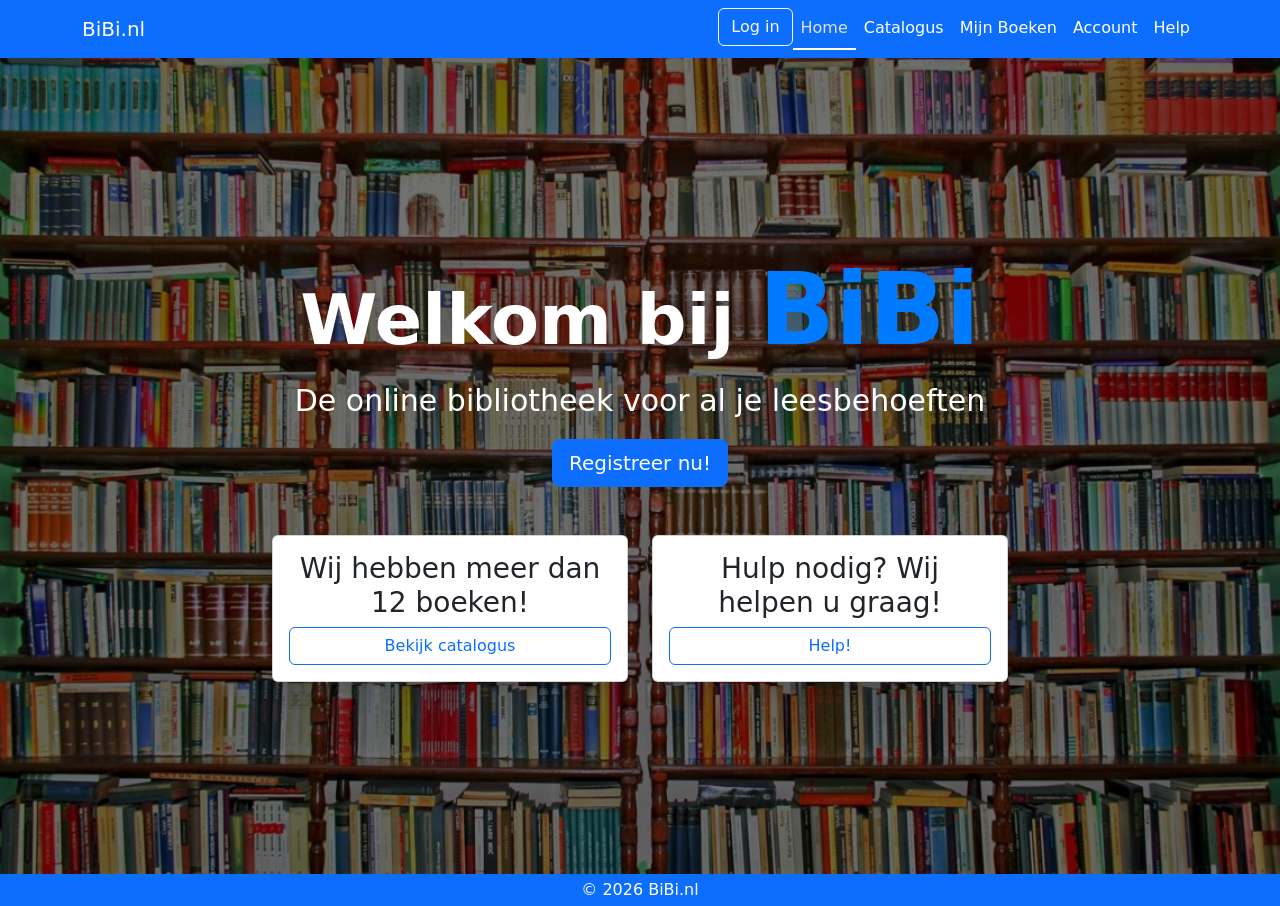
==== frontend/index.html @ c11c625f "backend toegevoegd en catalog.js aangepast" ====
<!DOCTYPE html>
<html lang="nl">
<head>
  <meta charset="UTF-8">
  <meta name="viewport" content="width=device-width, initial-scale=1.0">
  <title>BiBi.nl</title>
  <link href="https://cdn.jsdelivr.net/npm/bootstrap@5.3.8/dist/css/bootstrap.min.css" rel="stylesheet">
  <link rel="stylesheet" href="css/style.css">
</head>
<body>

<!-- Navbar -->
<nav class="navbar navbar-expand-lg navbar-dark bg-primary">
  <div class="container">
    <a class="navbar-brand" href="index.html">BiBi.nl</a>
    <button class="navbar-toggler" data-bs-toggle="collapse" data-bs-target="#menu">
      <span class="navbar-toggler-icon"></span>
    </button>
    <div class="collapse navbar-collapse" id="menu">
      <ul class="navbar-nav ms-auto">
        <li class="nav-item ms-3">
          <a href="#" class="btn btn-outline-light" data-bs-toggle="modal" data-bs-target="#loginModal">Log in</a>
        </li>
        <li class="nav-item"><a class="nav-link active" href="index.html">Home</a></li>
        <li class="nav-item"><a class="nav-link text-white" href="catalog.html">Catalogus</a></li>
        <li class="nav-item"><a class="nav-link text-white" href="mybooks.html">Mijn Boeken</a></li>
        <li class="nav-item"><a class="nav-link text-white" href="account.html">Account</a></li>
        <li class="nav-item"><a class="nav-link text-white" href="help.html">Help</a></li>
      </ul>
    </div>
  </div>
</nav>

<!-- Hero Section -->
<section class="hero text-center">
  <div class="container">
    <h1 class="display-2 fw-bold hero-title">Welkom bij <span class="highlight">BiBi</span></h1>
    <p class="lead hero-subtitle">De online bibliotheek voor al je leesbehoeften</p>
    <a href="register.html" class="btn btn-primary btn-lg mb-5">Registreer nu!</a>

    <div class="row justify-content-center g-4">
      <div class="col-md-4 d-flex">
        <div class="card p-3 shadow w-100">
          <h3>Wij hebben meer dan 12 boeken!</h3>
          <a href="catalog.html" class="btn btn-outline-primary w-100">Bekijk catalogus</a>
        </div>
      </div>
      <div class="col-md-4 d-flex">
        <div class="card p-3 shadow w-100">
          <h3>Hulp nodig? Wij helpen u graag!</h3>
          <a href="help.html" class="btn btn-outline-primary w-100">Help!</a>
        </div>
      </div>
    </div>
  </div>
</section>

<!-- Login Modal -->
<div class="modal fade" id="loginModal" tabindex="-1">
  <div class="modal-dialog">
    <div class="modal-content">
      <div class="modal-header">
        <h5 class="modal-title">Inloggen</h5>
        <button type="button" class="btn-close" data-bs-dismiss="modal"></button>
      </div>
      <div class="modal-body">
        <form>
          <div class="mb-3">
            <label class="form-label">Gebruikersnaam/E-mail</label>
            <input type="text" class="form-control">
          </div>
          <div class="mb-3">
            <label class="form-label">Wachtwoord</label>
            <input type="password" class="form-control">
          </div>
          <button type="submit" class="btn btn-primary w-100">Inloggen</button>
          <a href="register.html" class="register d-block text-center text-primary mt-3">Nog geen account? Klik hier!</a>
          <a href="lostpassword.html" class="register d-block text-center text-primary mt-3">Wachtwoord vergeten?</a>
        </form>
      </div>
    </div>
  </div>
</div>

<!-- Footer -->
<footer class="footer text-center p-1">
  <p class="mb-0">© 2026 BiBi.nl</p>
</footer>

<script src="https://cdn.jsdelivr.net/npm/bootstrap@5.3.8/dist/js/bootstrap.bundle.min.js"></script>
<script src="js/script.js"></script>
</body>
</html>
---- frontend/css/style.css ----
.hero {
  background-image: linear-gradient(rgba(0,0,0,0.55), rgba(0,0,0,0.55)),
    url("../images/boekenkast-home-achtergrond.jpeg");

  background-size: cover;
  background-position: center;
  background-repeat: no-repeat;

  height: 90.7vh;

  display: flex;
  justify-content: center;
  align-items: center;

  text-align: center;
  color: white;
}

.hero-title {
  font-size: 70px;
  font-weight: bold;
}
.highlight {
  font-size: 100px;
  color: #007bff; /* Bootstrap's primary blue color */
}
.hero-subtitle {
  font-size: 30px;
}
.footer {
  background-color: #0d6efd; /* Bootstrap blue */
  color: white;
}
.nav-link {
  transition: 0.3s ease;
  border-bottom: 2px solid transparent;
}

.nav-link:hover {
  border-bottom: 2px solid rgba(255,255,255,0.5);
}

.navbar-nav .nav-link.active {
  color: #e0e0e0;
  border-bottom: 2px solid white;
}


.log-in {
  text-decoration: none;
}

.log-in:hover {
  text-decoration: underline;
}
.register {
  text-decoration: none;
}

.register:hover {
  text-decoration: underline;
}

.catalog-container {
  max-height: 600px;   /* Scrollable area */
  overflow-y: auto;
  padding: 0 15px;
}

.book-card {
  border-radius: 12px;
  overflow: hidden;
  transition: transform 0.2s, box-shadow 0.2s;
  cursor: pointer;
  background-color: #f8f9fa;
}

.book-card:hover {
  transform: translateY(-5px);
  box-shadow: 0 8px 20px rgba(0,0,0,0.2);
}

.book-card img {
  width: 100%;
  height: 200px;
  object-fit: cover;
}

.book-card-body {
  padding: 15px;
}

.book-card-title {
  font-size: 1.2rem;
  font-weight: 600;
  margin-bottom: 5px;
}

.book-card-author {
  font-size: 0.9rem;
  color: #6c757d;
  margin-bottom: 10px;
}
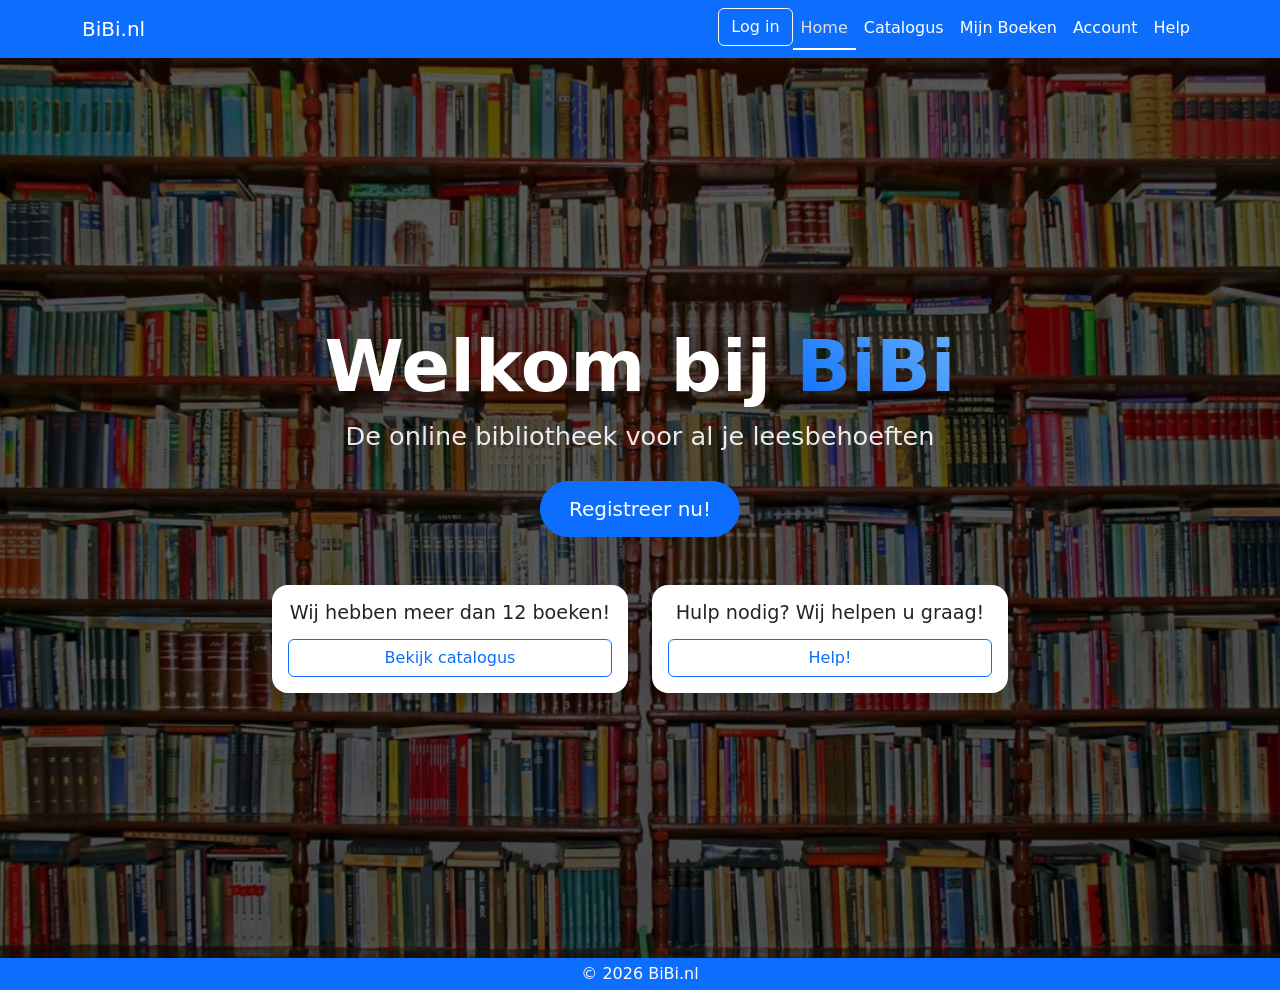
==== commit cdbea147: "removed unnecasarry file js.script" ====
--- a/frontend/index.html
+++ b/frontend/index.html
@@ -7,7 +7,7 @@
   <link href="https://cdn.jsdelivr.net/npm/bootstrap@5.3.8/dist/css/bootstrap.min.css" rel="stylesheet">
   <link rel="stylesheet" href="css/style.css">
 </head>
-<body>
+<body class="home-page">
 
 <!-- Navbar -->
 <nav class="navbar navbar-expand-lg navbar-dark bg-primary">
@@ -34,7 +34,7 @@
 <!-- Hero Section -->
 <section class="hero text-center">
   <div class="container">
-    <h1 class="display-2 fw-bold hero-title">Welkom bij <span class="highlight">BiBi</span></h1>
+    <h1 class="display-2 fw-bold hero-title">Welkom bij <span class="title-highlight">BiBi</span></h1>
     <p class="lead hero-subtitle">De online bibliotheek voor al je leesbehoeften</p>
     <a href="register.html" class="btn btn-primary btn-lg mb-5">Registreer nu!</a>
 
--- a/frontend/css/style.css
+++ b/frontend/css/style.css
@@ -1,42 +1,21 @@
-.hero {
-  background-image: linear-gradient(rgba(0,0,0,0.55), rgba(0,0,0,0.55)),
-    url("../images/boekenkast-home-achtergrond.jpeg");
+/* =========================
+   GLOBAL (used everywhere)
+   ========================= */
 
-  background-size: cover;
-  background-position: center;
-  background-repeat: no-repeat;
-
-  height: 90.7vh;
-
-  display: flex;
-  justify-content: center;
-  align-items: center;
-
-  text-align: center;
+/* Footer */
+.footer {
+  background-color: #0d6efd;
   color: white;
 }
 
-.hero-title {
-  font-size: 70px;
-  font-weight: bold;
-}
-.highlight {
-  font-size: 100px;
-  color: #007bff; /* Bootstrap's primary blue color */
-}
-.hero-subtitle {
-  font-size: 30px;
-}
-.footer {
-  background-color: #0d6efd; /* Bootstrap blue */
-  color: white;
-}
+/* Navigation */
 .nav-link {
   transition: 0.3s ease;
   border-bottom: 2px solid transparent;
 }
 
-.nav-link:hover {
+.nav-link:hover,
+.nav-link:focus {
   border-bottom: 2px solid rgba(255,255,255,0.5);
 }
 
@@ -45,32 +24,34 @@
   border-bottom: 2px solid white;
 }
 
-
-.log-in {
-  text-decoration: none;
-}
-
-.log-in:hover {
-  text-decoration: underline;
-}
+/* Links */
+.log-in,
 .register {
   text-decoration: none;
 }
 
+.log-in:hover,
 .register:hover {
   text-decoration: underline;
 }
 
+
+/* =========================
+   COMPONENTS (reusable)
+   ========================= */
+
+/* Catalog */
 .catalog-container {
-  max-height: 600px;   /* Scrollable area */
+  max-height: 600px;
   overflow-y: auto;
   padding: 0 15px;
 }
 
+/* Book card's */
 .book-card {
   border-radius: 12px;
   overflow: hidden;
-  transition: transform 0.2s, box-shadow 0.2s;
+  transition: transform 0.2s ease, box-shadow 0.2s ease;
   cursor: pointer;
   background-color: #f8f9fa;
 }
@@ -100,4 +81,100 @@
   font-size: 0.9rem;
   color: #6c757d;
   margin-bottom: 10px;
+}
+
+
+/* =========================
+   PAGE: HOMEPAGE ONLY
+   ========================= */
+
+.home-page .hero {
+  background-image: linear-gradient(
+      rgba(0, 0, 0, 0.65),
+      rgba(0, 0, 0, 0.65)
+    ),
+    url("../images/boekenkast-home-achtergrond.jpeg");
+
+  background-size: cover;
+  background-position: center;
+  background-repeat: no-repeat;
+
+  min-height: 100vh;
+
+  display: flex;
+  align-items: center;
+  justify-content: center;
+
+  text-align: center;
+  color: white;
+  padding: 40px 20px;
+}
+
+/* Hero text */
+.home-page .hero-title {
+  font-size: clamp(2.5rem, 6vw, 4.5rem);
+  font-weight: bold;
+  line-height: 1.2;
+}
+
+.home-page .title-highlight {
+  background: linear-gradient(45deg, #0d6efd, #66b2ff);
+  -webkit-background-clip: text;
+  -webkit-text-fill-color: transparent;
+}
+
+.home-page .hero-subtitle {
+  font-size: clamp(1.2rem, 2.5vw, 1.6rem);
+  color: rgba(255, 255, 255, 0.9);
+  margin-bottom: 25px;
+}
+
+/* Hero button */
+.home-page .btn-primary {
+  border-radius: 30px;
+  padding: 12px 28px;
+  transition: all 0.3s ease;
+}
+
+.home-page .btn-primary:hover {
+  transform: translateY(-2px);
+  box-shadow: 0 8px 20px rgba(0,0,0,0.3);
+}
+
+/* Hero cards */
+.home-page .hero .card {
+  border-radius: 16px;
+  border: none;
+  transition: all 0.3s ease;
+}
+
+.home-page .hero .card:hover {
+  transform: translateY(-5px);
+  box-shadow: 0 10px 25px rgba(0,0,0,0.25);
+}
+
+.home-page .hero .card h3 {
+  font-size: 1.2rem;
+  margin-bottom: 15px;
+}
+
+/* Animation */
+.home-page .container {
+  animation: fadeInUp 1s ease;
+}
+
+
+/* =========================
+   ANIMATIONS
+   ========================= */
+
+@keyframes fadeInUp {
+  from {
+    opacity: 0;
+    transform: translateY(25px);
+  }
+  to {
+    opacity: 1;
+    transform: translateY(0);
+  }
 }
